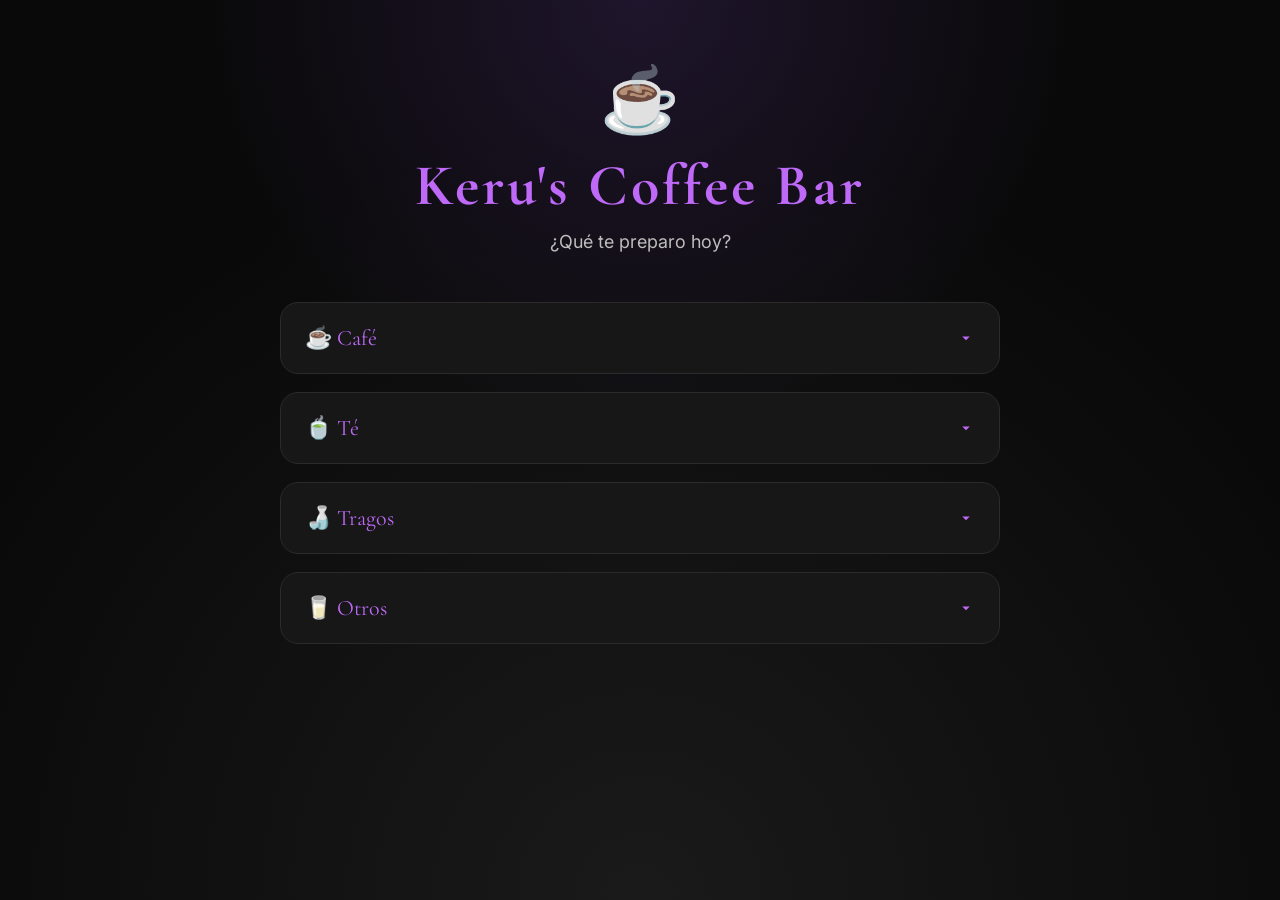
==== index.html @ 9b39c0fd "Implementation card style" ====
<!DOCTYPE html>
<html lang="es">

<head>

    <meta charset="UTF-8">
    <meta name="viewport" content="width=device-width, initial-scale=1">

    <title>Keru's Coffee Bar</title>

    <link rel="preconnect" href="https://fonts.googleapis.com">

    <link rel="preconnect" href="https://fonts.gstatic.com" crossorigin>

    <link href="https://fonts.googleapis.com/css2?family=Cormorant+Garamond:wght@500;700&family=Inter:wght@300;400;500;600&display=swap" rel="stylesheet">

    <link rel="stylesheet" href="style.css">

</head>

<body>

<div class="background"></div>

<main class="container">

    <header class="hero">

        <div class="coffee">☕</div>

        <h1>Keru's Coffee Bar</h1>

        <p>
            ¿Qué te preparo hoy?
        </p>

    </header>

    <section id="menu"></section>

</main>

<script src="script.js"></script>

</body>

</html>
---- style.css ----
:root{

    --gold:#be69f7;
    --gold-soft:#65408f;

    --bg:#090909;
    --card:#171717;

    --text:#f2f2f2;

}

*{

    margin:0;
    padding:0;
    box-sizing:border-box;

}

body{

    background:var(--bg);

    color:var(--text);

    font-family:Inter,sans-serif;

    min-height:100vh;

}

.background{

    position:fixed;

    inset:0;

    background:

    radial-gradient(circle at top,#1f152c 0%,transparent 40%),

    radial-gradient(circle at bottom,#1a1a1a 0%,#090909 70%);

    z-index:-1;

}

.container{

    width:min(720px,92%);

    margin:auto;

    padding:60px 0;

}

.hero{

    text-align:center;

    margin-bottom:50px;

}

.coffee{

    font-size:64px;

    margin-bottom:12px;

}

.hero h1{

    font-family:"Cormorant Garamond",serif;

    font-size:58px;

    color:var(--gold);

    letter-spacing:3px;

}

.hero p{

    margin-top:10px;

    color:#bdbdbd;

    font-size:18px;

}

.category{

    background:var(--card);

    border:1px solid #2b2b2b;

    border-radius:18px;

    margin-bottom:18px;

    overflow:hidden;

    transition:.3s;

}

.category:hover{

    border-color:var(--gold-soft);

    box-shadow:0 0 30px rgba(115, 55, 212, 0.12);

}

.category-header{

    display:flex;

    justify-content:space-between;

    align-items:center;

    padding:22px 24px;

    cursor:pointer;

}

.category-title{

    font-size:22px;

    color:var(--gold);

    font-family:"Cormorant Garamond",serif;

}

.arrow{

    width:18px;

    height:18px;

    transition:.35s;

}

.arrow svg{

    fill:var(--gold);

}

.category.open .arrow{

    transform:rotate(180deg);

}

.items{

    max-height:0;

    overflow:hidden;

    transition:max-height .45s ease;

}

.category.open .items{

    max-height:900px;

}

.item{

    padding:20px 24px;

    border-top:1px solid #262626;

}

.item h3{

    font-size:18px;

    margin-bottom:8px;

}

.item p{

    color:#bdbdbd;

    line-height:1.6;

}
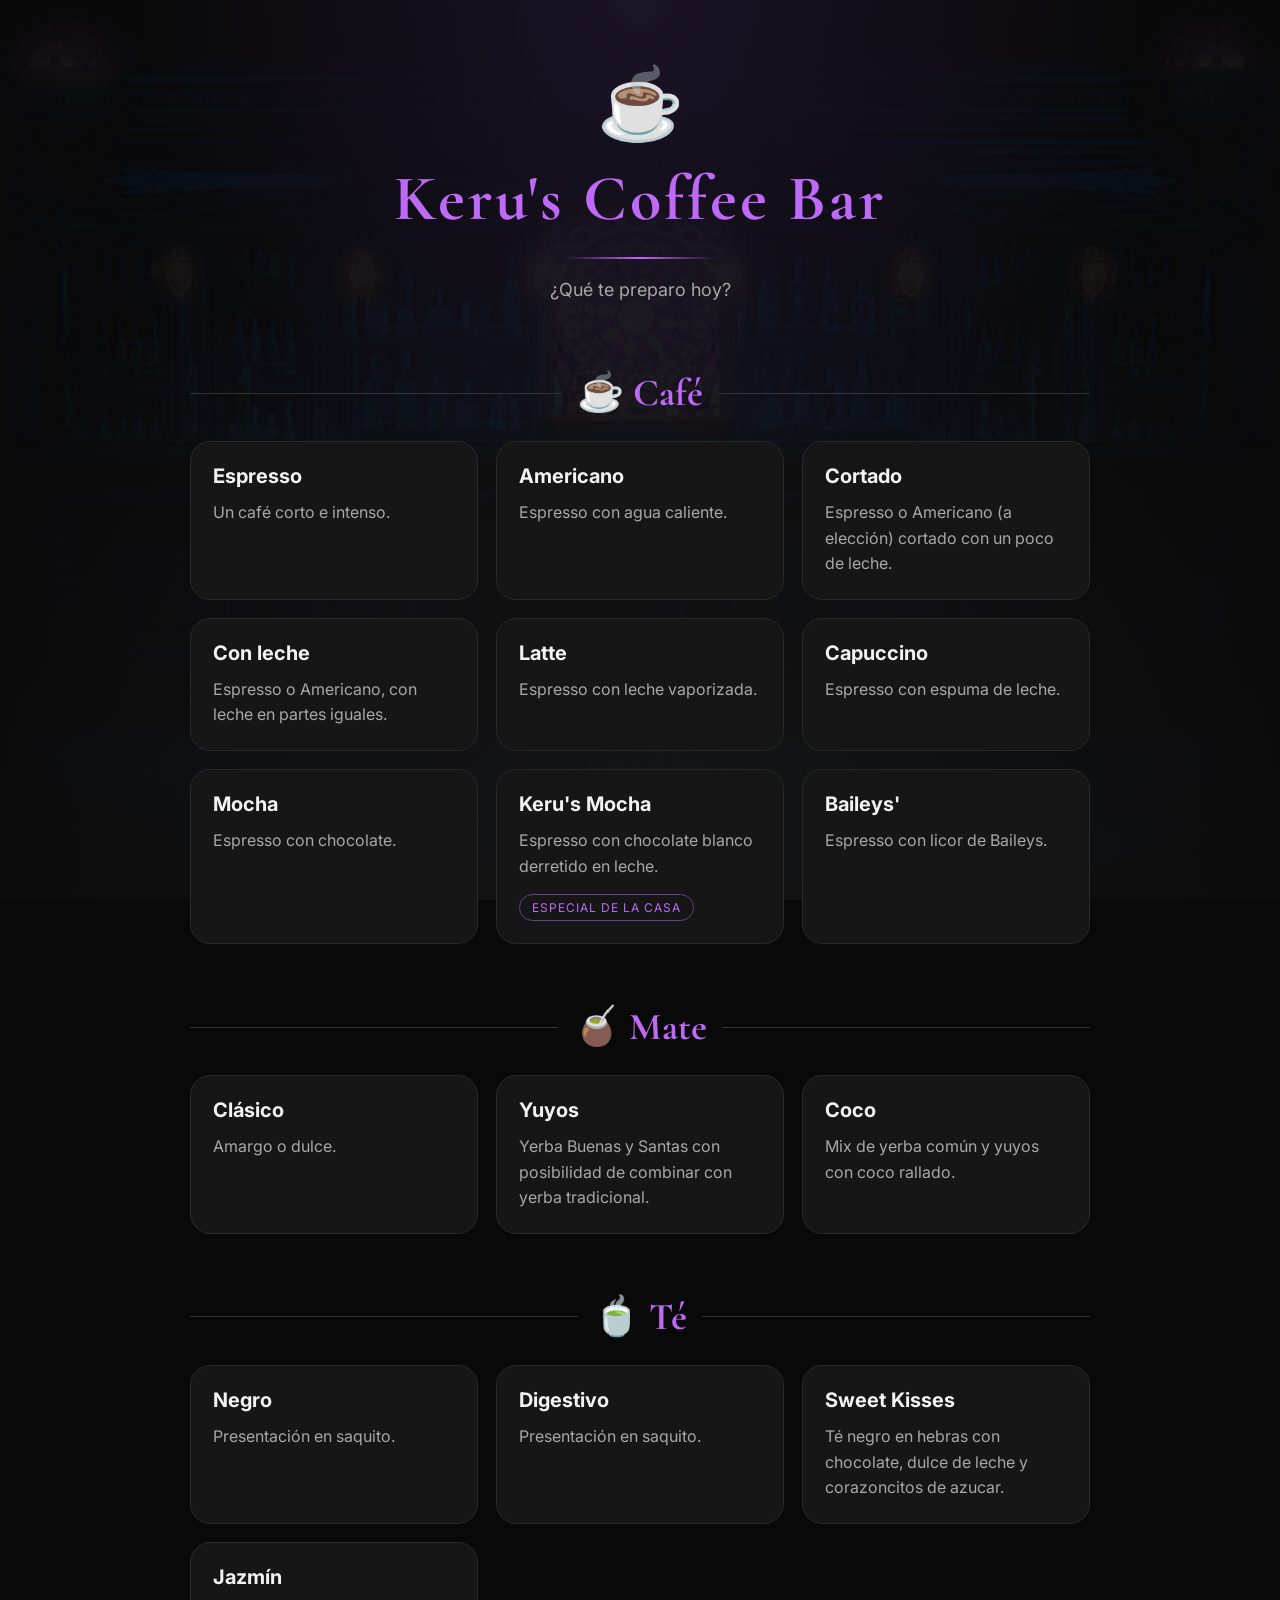
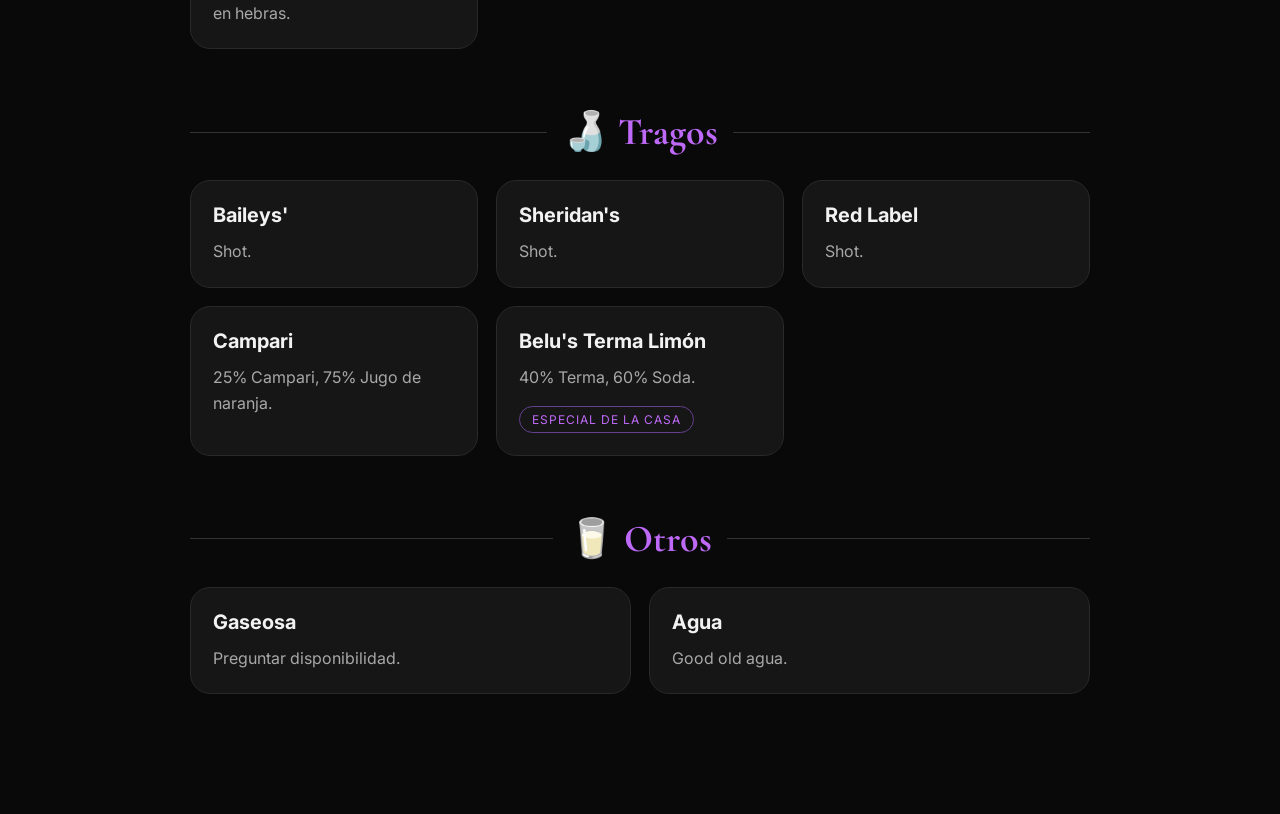
==== commit c972ca07: "Nuevo estilo de menu" ====
--- a/index.html
+++ b/index.html
@@ -9,7 +9,6 @@
     <title>Keru's Coffee Bar</title>
 
     <link rel="preconnect" href="https://fonts.googleapis.com">
-
     <link rel="preconnect" href="https://fonts.gstatic.com" crossorigin>
 
     <link href="https://fonts.googleapis.com/css2?family=Cormorant+Garamond:wght@500;700&family=Inter:wght@300;400;500;600&display=swap" rel="stylesheet">
@@ -30,15 +29,20 @@
 
         <h1>Keru's Coffee Bar</h1>
 
+        <div class="line"></div>
+
         <p>
             ¿Qué te preparo hoy?
         </p>
 
     </header>
 
+
     <section id="menu"></section>
 
+
 </main>
+
 
 <script src="script.js"></script>
 
--- a/style.css
+++ b/style.css
@@ -1,14 +1,16 @@
 :root{
 
-    --gold:#be69f7;
-    --gold-soft:#65408f;
-
-    --bg:#090909;
-    --card:#171717;
+    --accent:#be69f7;
+    --accent-soft:#65408f;
+
+    --background:#090909;
+    --card:#161616;
 
     --text:#f2f2f2;
-
-}
+    --muted:#a8a8a8;
+
+}
+
 
 *{
 
@@ -18,9 +20,10 @@
 
 }
 
+
 body{
 
-    background:var(--bg);
+    background:var(--background);
 
     color:var(--text);
 
@@ -30,25 +33,47 @@
 
 }
 
+
 .background{
 
     position:fixed;
 
     inset:0;
 
+    z-index:-1;
+
     background:
 
-    radial-gradient(circle at top,#1f152c 0%,transparent 40%),
-
-    radial-gradient(circle at bottom,#1a1a1a 0%,#090909 70%);
-
-    z-index:-1;
-
-}
+        radial-gradient(
+            circle at top,
+            rgba(31,21,44,.85) 0%,
+            transparent 45%
+        ),
+
+        radial-gradient(
+            circle at bottom,
+            rgba(26,26,26,.75) 0%,
+            rgba(9,9,9,.85) 70%
+        ),
+
+        linear-gradient(
+            rgba(9,9,9,.55),
+            rgba(9,9,9,.80)
+        ),
+
+        url("img/bar.jpg");
+
+
+    background-size:cover;
+
+    background-position:center;
+
+}
+
 
 .container{
 
-    width:min(720px,92%);
+    width:min(900px,92%);
 
     margin:auto;
 
@@ -56,150 +81,200 @@
 
 }
 
+
+
 .hero{
 
     text-align:center;
 
-    margin-bottom:50px;
-
-}
+    margin-bottom:70px;
+
+}
+
+
 
 .coffee{
 
+    font-size:70px;
+
+}
+
+
+
+.hero h1{
+
+    margin-top:15px;
+
+    font-family:"Cormorant Garamond",serif;
+
     font-size:64px;
 
+    color:var(--accent);
+
+    letter-spacing:3px;
+
+}
+
+
+
+.line{
+
+    width:150px;
+
+    height:2px;
+
+    margin:20px auto;
+
+    background:linear-gradient(
+        90deg,
+        transparent,
+        var(--accent),
+        transparent
+    );
+
+}
+
+
+
+.hero p{
+
+    color:var(--muted);
+
+    font-size:18px;
+
+}
+
+
+
+/* CATEGORIAS */
+
+
+.category{
+
+    margin-bottom:60px;
+
+}
+
+
+
+.category-title{
+
+    display:flex;
+
+    align-items:center;
+
+    gap:15px;
+
+    margin-bottom:25px;
+
+    color:var(--accent);
+
+    font-family:"Cormorant Garamond",serif;
+
+    font-size:38px;
+
+}
+
+
+
+.category-title::before,
+.category-title::after{
+
+    content:"";
+
+    height:1px;
+
+    background:#333;
+
+    flex:1;
+
+}
+
+
+
+
+/* CARDS */
+
+
+.items{
+
+    display:grid;
+
+    grid-template-columns:repeat(auto-fit,minmax(240px,1fr));
+
+    gap:18px;
+
+}
+
+
+
+.card{
+
+    background:var(--card);
+
+    border:1px solid #292929;
+
+    border-radius:20px;
+
+    padding:22px;
+
+    transition:.3s;
+
+}
+
+
+
+.card:hover{
+
+    transform:translateY(-5px);
+
+    border-color:var(--accent);
+
+    box-shadow:
+    0 0 25px rgba(190,105,247,.18);
+
+}
+
+
+
+.card h3{
+
+    font-size:20px;
+
     margin-bottom:12px;
 
 }
 
-.hero h1{
-
-    font-family:"Cormorant Garamond",serif;
-
-    font-size:58px;
-
-    color:var(--gold);
-
-    letter-spacing:3px;
-
-}
-
-.hero p{
-
-    margin-top:10px;
-
-    color:#bdbdbd;
-
-    font-size:18px;
-
-}
-
-.category{
-
-    background:var(--card);
-
-    border:1px solid #2b2b2b;
-
-    border-radius:18px;
-
-    margin-bottom:18px;
-
-    overflow:hidden;
-
-    transition:.3s;
-
-}
-
-.category:hover{
-
-    border-color:var(--gold-soft);
-
-    box-shadow:0 0 30px rgba(115, 55, 212, 0.12);
-
-}
-
-.category-header{
-
-    display:flex;
-
-    justify-content:space-between;
-
-    align-items:center;
-
-    padding:22px 24px;
-
-    cursor:pointer;
-
-}
-
-.category-title{
-
-    font-size:22px;
-
-    color:var(--gold);
-
-    font-family:"Cormorant Garamond",serif;
-
-}
-
-.arrow{
-
-    width:18px;
-
-    height:18px;
-
-    transition:.35s;
-
-}
-
-.arrow svg{
-
-    fill:var(--gold);
-
-}
-
-.category.open .arrow{
-
-    transform:rotate(180deg);
-
-}
-
-.items{
-
-    max-height:0;
-
-    overflow:hidden;
-
-    transition:max-height .45s ease;
-
-}
-
-.category.open .items{
-
-    max-height:900px;
-
-}
-
-.item{
-
-    padding:20px 24px;
-
-    border-top:1px solid #262626;
-
-}
-
-.item h3{
-
-    font-size:18px;
-
-    margin-bottom:8px;
-
-}
-
-.item p{
-
-    color:#bdbdbd;
+
+
+.card p{
+
+    color:var(--muted);
 
     line-height:1.6;
 
+}
+
+
+
+.badge{
+
+    display:inline-block;
+
+    margin-top:15px;
+
+    padding:5px 12px;
+
+    border-radius:20px;
+
+    color:var(--accent);
+
+    border:1px solid var(--accent-soft);
+
+    font-size:12px;
+
+    text-transform:uppercase;
+
+    letter-spacing:1px;
+
 }
